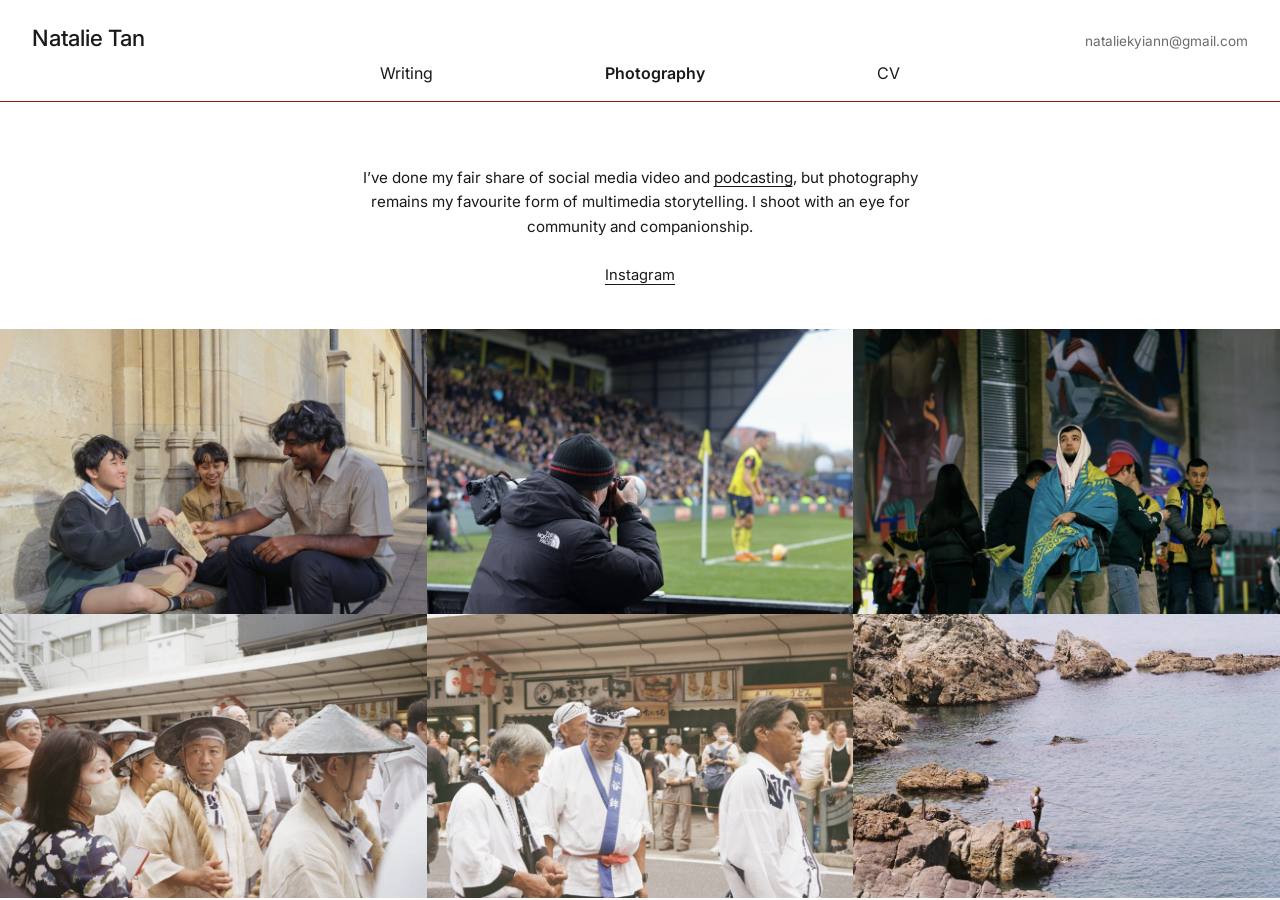
==== photography.html @ 43102a05 "Add files via upload" ====
<!DOCTYPE html>
<html lang="en">
<head>
<meta charset="UTF-8">
<meta name="viewport" content="width=device-width, initial-scale=1">
<title>Natalie Tan — Photography</title>
<link rel="preconnect" href="https://fonts.googleapis.com">
<link rel="preconnect" href="https://fonts.gstatic.com" crossorigin>
<link href="https://fonts.googleapis.com/css2?family=Inter:wght@400;500;600&display=swap" rel="stylesheet">
<link rel="stylesheet" href="style.css">
</head>
<body>
<header class="site-header">
  <a class="site-name" href="index.html">Natalie Tan</a>
  <a class="header-email" href="mailto:nataliekyiann@gmail.com">nataliekyiann@gmail.com</a>
  <nav class="site-nav">
    <a href="writing.html">Writing</a>
    <a href="photography.html" class="current">Photography</a>
    <a href="cv.html">CV</a>
  </nav>
</header>

<main>
  <section class="page-intro">
    <p>I’ve done my fair share of social media video and <a class="intro-link" href="https://open.spotify.com/show/39UsLzTlAdCV25Qgzk63Dt?si=968b66921dc54b9e" target="_blank" rel="noopener">podcasting</a>, but photography remains my favourite form of multimedia storytelling. I shoot with an eye for community and companionship.</p>
    <div class="buttons">
      <a class="btn" href="https://www.instagram.com/natalietanwrites" target="_blank" rel="noopener">Instagram</a>
    </div>
  </section>

  <!--
    HOW TO ADD PHOTOS:
    1. Upload your photos to the "images" folder in your GitHub repo.
    2. Make sure each file name below matches your photo exactly
       (capital letters and .jpg vs .jpeg matter!).
    3. To add more photos, copy a whole <button>...</button> block and change the file name.
    The "alt" text describes the photo for screen readers — edit it to suit.
  -->

  <section class="photo-grid">
    <button class="photo"><img src="images/photo-1.jpg" alt="Three friends sitting against a stone wall in Oxford, sharing a drawing" loading="lazy"></button>
    <button class="photo"><img src="images/photo-2.jpg" alt="A photographer pitchside at a football match as a player takes a corner" loading="lazy"></button>
    <button class="photo"><img src="images/photo-3.jpg" alt="Football fans outside a stadium, one wrapped in a Kazakhstan flag" loading="lazy"></button>
    <button class="photo"><img src="images/photo-4.jpg" alt="A crowd in festival dress and straw hats on a Japanese street" loading="lazy"></button>
    <button class="photo"><img src="images/photo-5.jpg" alt="Festival organisers in white happi coats outside a shopping arcade" loading="lazy"></button>
    <button class="photo"><img src="images/photo-6.jpg" alt="A lone fisherman on rocks by the sea" loading="lazy"></button>
  </section>
</main>

<div class="lightbox" aria-hidden="true">
  <button class="close" aria-label="Close">×</button>
  <button class="prev" aria-label="Previous photo">‹</button>
  <img src="" alt="">
  <button class="next" aria-label="Next photo">›</button>
</div>
<script>
const photos=[...document.querySelectorAll('.photo img')], box=document.querySelector('.lightbox'), big=box.querySelector('img'); let cur=0;
function show(i){cur=(i+photos.length)%photos.length;big.src=photos[cur].src;big.alt=photos[cur].alt;box.classList.add('open');}
function close(){box.classList.remove('open');}
photos.forEach((img,i)=>img.parentElement.addEventListener('click',()=>show(i)));
box.querySelector('.close').onclick=close;
box.querySelector('.prev').onclick=e=>{e.stopPropagation();show(cur-1);};
box.querySelector('.next').onclick=e=>{e.stopPropagation();show(cur+1);};
box.addEventListener('click',e=>{if(e.target===box)close();});
document.addEventListener('keydown',e=>{if(!box.classList.contains('open'))return;if(e.key==='Escape')close();if(e.key==='ArrowLeft')show(cur-1);if(e.key==='ArrowRight')show(cur+1);});
</script>
</body>
</html>
---- style.css ----
/* ============================================
   Natalie Tan — shared styles for every page
   To change the accent colour, edit --red below.
   ============================================ */

:root {
  --red: #8B1A1A;        /* accent: hover, section labels, header line */
  --ink: #1a1a1a;        /* main text */
  --grey: #6b6b6b;       /* secondary text */
  --bg: #ffffff;
}

* { box-sizing: border-box; }

html, body { margin: 0; padding: 0; }

body {
  font-family: "Inter", -apple-system, BlinkMacSystemFont, "Helvetica Neue", Arial, sans-serif;
  color: var(--ink);
  background: var(--bg);
  font-size: 18px;
  line-height: 1.6;
  -webkit-font-smoothing: antialiased;
}

a { color: inherit; text-decoration: none; }

a:focus-visible, button:focus-visible {
  outline: 2px solid var(--red);
  outline-offset: 3px;
}

/* ---------- Header: name + email on top, menu spread underneath ---------- */

.site-header {
  display: grid;
  grid-template-columns: 1fr auto;
  align-items: baseline;
  row-gap: 0.35rem;
  padding: 20px 32px 14px;
  border-bottom: 1px solid var(--red);
}

.site-name {
  font-size: 1.4rem;
  font-weight: 500;
  letter-spacing: -0.01em;
}

.header-email {
  font-size: 0.85rem;
  color: var(--grey);
}

.site-nav {
  grid-column: 1 / -1;
  display: flex;
  justify-content: space-between;
  width: 100%;
  max-width: 520px;       /* how wide the menu band is on big screens */
  justify-self: center;
}

.site-nav a { font-size: 1rem; }

.site-nav a:hover { color: var(--red); }

.site-nav a.current { font-weight: 600; }

/* ---------- Link buttons (underlined text, red on hover) ---------- */

.buttons {
  display: flex;
  justify-content: center;
  flex-wrap: wrap;
  gap: 1.5rem;
  margin: 1.5rem 0 0;
}

.btn {
  display: inline-block;
  padding: 0.1em 0;
  font-size: 0.92rem;     /* just under the intro text (0.95rem) */
  text-decoration: underline;
  text-decoration-thickness: 1px;
  text-underline-offset: 4px;
  transition: color 0.15s;
}

.btn:hover { color: var(--red); }

/* ---------- Home page ---------- */

.home {
  min-height: calc(100vh - 100px);
  display: flex;
  flex-direction: column;
  justify-content: center;
  align-items: center;
  text-align: center;
  padding: 3rem 1.5rem 6rem;
}

.headshot {
  display: block;
  width: 128px;
  aspect-ratio: 4 / 5;
  object-fit: cover;
  margin: 0 auto 1.5rem;
  background: #eeeeee;
}

.home h1 {
  font-size: clamp(1.9rem, 4vw, 2.6rem);
  font-weight: 600;
  letter-spacing: -0.02em;
  margin: 0 0 1rem;
}

.home p {
  max-width: 36em;
  margin: 0;
  font-size: 0.95rem;
}

/* ---------- Intro line (Writing + Photography) ---------- */

.page-intro {
  text-align: center;
  padding: 4rem 1.5rem 2.5rem;
}

.page-intro p { margin: 0 auto; max-width: 40em; font-size: 0.95rem; }

/* when the buttons come before the intro text (Writing page) */
.page-intro .buttons:first-child { margin: 0 0 1.25rem; }

/* ---------- Writing + CV lists ---------- */

.writing {
  max-width: 820px;
  margin: 0 auto;
  padding: 0 1.5rem 5rem;
}

.writing h2 {
  color: var(--red);
  font-size: 0.8rem;
  font-weight: 500;
  text-transform: uppercase;
  letter-spacing: 0.04em;
  margin: 2.5rem 0 0.5rem;
}

.writing h2:first-child { margin-top: 0; }

.writing ul { list-style: none; margin: 0; padding: 0; font-size: 0.95rem; }

.writing li > * {
  display: flex;
  justify-content: space-between;
  align-items: baseline;
  gap: 2rem;
  padding: 0.4rem 0;
}

.writing .pub {
  flex-shrink: 0;
  text-align: right;
}

.writing li a:hover .title:not(:has(.t)),
.writing li a:hover .t {
  color: var(--red);
  text-decoration: underline;
  text-decoration-thickness: 1px;
  text-underline-offset: 4px;
}

.writing .role {
  display: block;
  color: var(--grey);
  font-size: 0.9em;
}

/* ---------- CV page ---------- */

.cv { padding-top: 4rem; }

.cv .buttons { margin: 3rem 0 0; }

.intro-link {
  text-decoration: underline;
  text-decoration-thickness: 1px;
  text-underline-offset: 3px;
}

.intro-link:hover { color: var(--red); }

/* ---------- Photography page ---------- */

.photo-grid {
  display: grid;
  grid-template-columns: repeat(3, 1fr);
}

.photo {
  display: block;
  padding: 0;
  margin: 0;
  border: 0;
  background: none;
  cursor: zoom-in;
}

.photo img {
  display: block;
  width: 100%;
  aspect-ratio: 3 / 2;
  object-fit: cover;
}

/* Full-screen viewer when you click a photo */
.lightbox {
  position: fixed;
  inset: 0;
  background: rgba(0, 0, 0, 0.92);
  display: none;
  align-items: center;
  justify-content: center;
  z-index: 10;
}

.lightbox.open { display: flex; }

.lightbox img {
  max-width: 92vw;
  max-height: 88vh;
  display: block;
}

.lightbox button {
  position: absolute;
  background: none;
  border: 0;
  color: #fff;
  font: inherit;
  font-size: 2rem;
  line-height: 1;
  padding: 1rem;
  cursor: pointer;
  opacity: 0.8;
}

.lightbox button:hover { opacity: 1; }
.lightbox .close { top: 0.5rem; right: 0.75rem; }
.lightbox .prev { left: 0.5rem; top: 50%; transform: translateY(-50%); }
.lightbox .next { right: 0.5rem; top: 50%; transform: translateY(-50%); }

/* ---------- Tablets ---------- */

@media (max-width: 900px) {
  .photo-grid { grid-template-columns: repeat(2, 1fr); }
}

/* ---------- Phones ---------- */

@media (max-width: 640px) {
  body { font-size: 15px; line-height: 1.55; }

  .site-header { row-gap: 0.2rem; padding: 14px 16px; }

  .site-name { font-size: 1.2rem; }

  .header-email { font-size: 0.8rem; }

  .site-nav a { font-size: 0.85rem; }

  .btn { font-size: 0.87rem; }   /* just under the mobile intro text (0.9rem) */

  .home { padding: 2rem 1.25rem 4rem; }

  .headshot { width: 104px; margin-bottom: 1.25rem; }

  .home h1 { font-size: 1.7rem; }

  .home p, .page-intro p { font-size: 0.9rem; }

  .page-intro { padding: 2.5rem 1.25rem 1.75rem; }

  .writing { padding: 0 1.25rem 3.5rem; }

  .writing h2 { margin-top: 2rem; }

  .writing li > * {
    flex-direction: column;
    gap: 0;
    padding: 0.55rem 0;
  }

  .writing .pub {
    text-align: left;
    color: var(--grey);
    font-size: 0.85rem;
  }

  .cv { padding-top: 2.5rem; }

  /* CV keeps dates on the right, even on phones */
  .cv li > * { flex-direction: row; gap: 1rem; }
  .cv .pub { text-align: right; }

  .photo-grid { grid-template-columns: 1fr; }
}

@media (prefers-reduced-motion: reduce) {
  * { transition: none !important; }
}
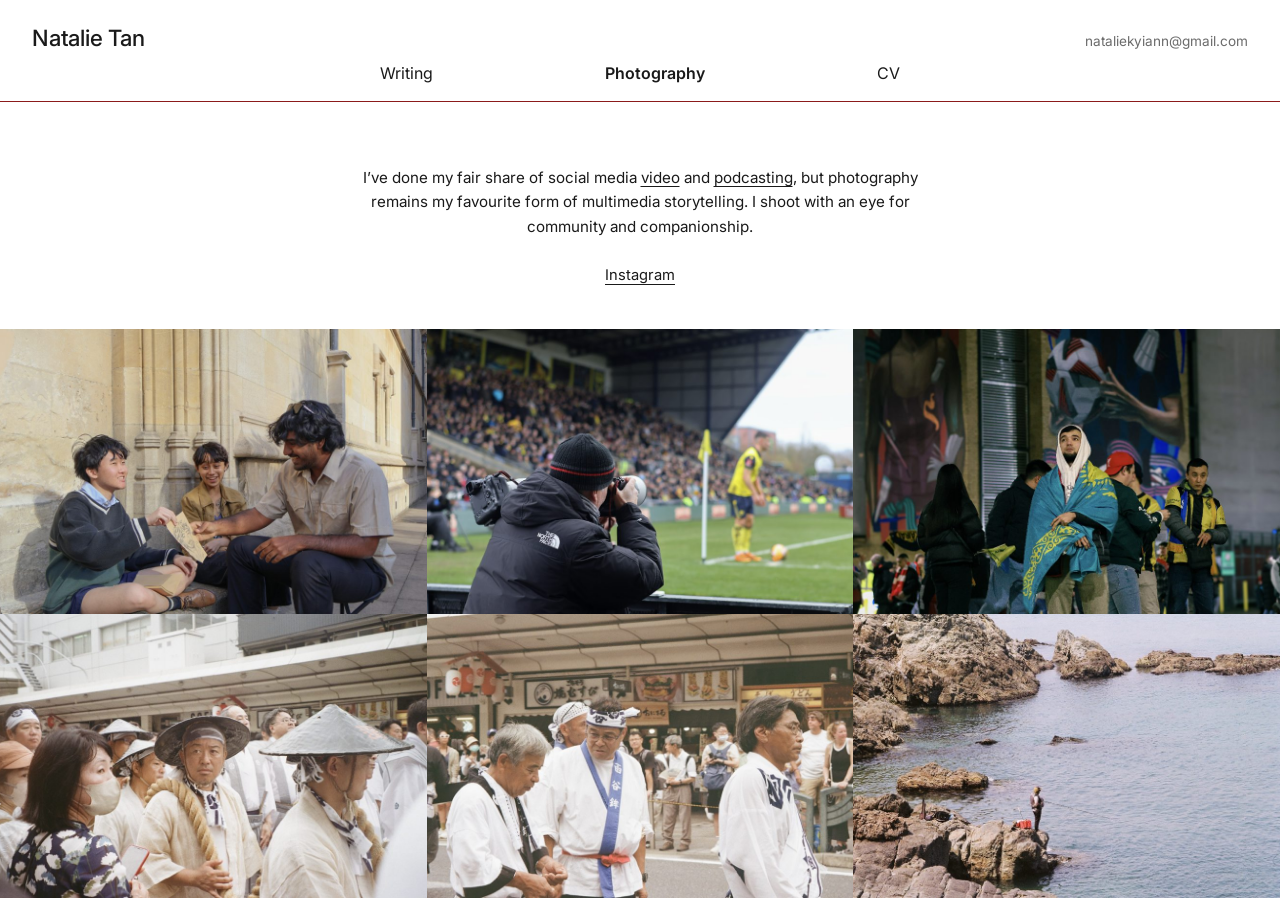
==== commit e3e83d51: "Update social media links in photography section" ====
--- a/photography.html
+++ b/photography.html
@@ -22,7 +22,7 @@
 
 <main>
   <section class="page-intro">
-    <p>I’ve done my fair share of social media video and <a class="intro-link" href="https://open.spotify.com/show/39UsLzTlAdCV25Qgzk63Dt?si=968b66921dc54b9e" target="_blank" rel="noopener">podcasting</a>, but photography remains my favourite form of multimedia storytelling. I shoot with an eye for community and companionship.</p>
+    <p>I’ve done my fair share of social media <a class="intro-link" href="https://www.instagram.com/reel/Da1eq_EC2CL/?utm_source=ig_web_copy_link&dlrf=NTc4MTIwNjQ2YQ==" target="_blank" rel="noopener">video</a> and <a class="intro-link" href="https://open.spotify.com/show/39UsLzTlAdCV25Qgzk63Dt?si=968b66921dc54b9e" target="_blank" rel="noopener">podcasting</a>, but photography remains my favourite form of multimedia storytelling. I shoot with an eye for community and companionship.</p>
     <div class="buttons">
       <a class="btn" href="https://www.instagram.com/natalietanwrites" target="_blank" rel="noopener">Instagram</a>
     </div>
